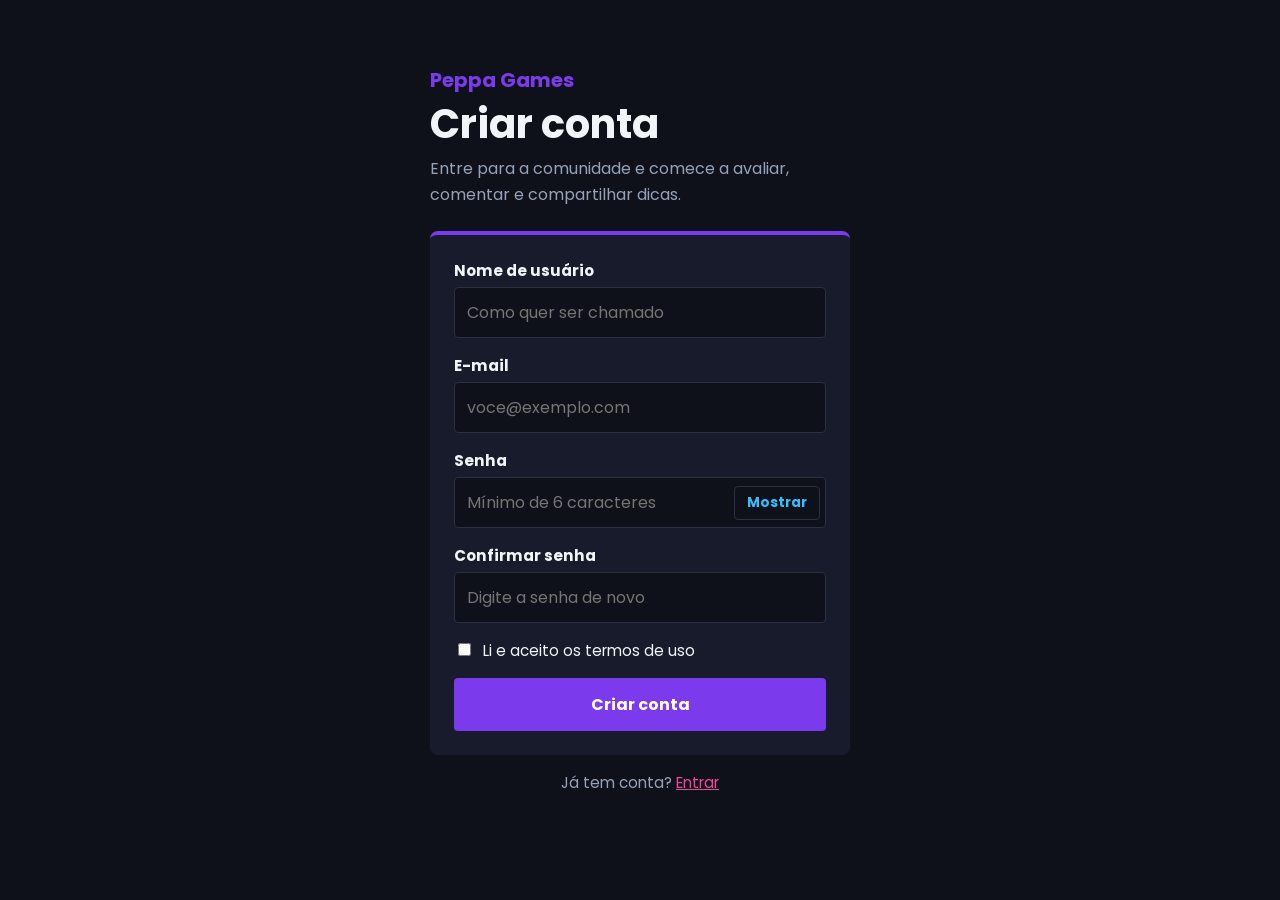
==== estrutura-modelo/frontend/cadastro.html @ e6755f33 "Cria a tela de cadastro e liga ao login" ====
<!DOCTYPE html>
<html lang="pt-BR">
  <head>
    <meta charset="UTF-8">
    <meta name="viewport" content="width=device-width, initial-scale=1.0">
    <meta name="description" content="Crie sua conta na comunidade Peppa Games">
    <title>Criar conta — Peppa Games</title>
    <link rel="stylesheet" href="css/estilo.css">
    <link rel="stylesheet" href="css/login.css">
    <script src="js/cadastro.js" defer></script>
  </head>

  <body>
    <main class="pagina-login">
      <section class="cartao-login" aria-labelledby="titulo-cadastro">
        <p class="marca">Peppa Games</p>
        <h1 id="titulo-cadastro">Criar conta</h1>
        <p class="subtitulo">Entre para a comunidade e comece a avaliar, comentar e compartilhar dicas.</p>

        <form id="form-cadastro" method="post">
          <div>
            <label for="usuario">Nome de usuário</label>
            <input type="text" id="usuario" name="usuario" placeholder="Como quer ser chamado" minlength="3" maxlength="30" autocomplete="username" required>
          </div>

          <div>
            <label for="email">E-mail</label>
            <input type="email" id="email" name="email" placeholder="voce@exemplo.com" autocomplete="email" required>
          </div>

          <div>
            <label for="senha">Senha</label>
            <div class="campo-senha">
              <input type="password" id="senha" name="senha" placeholder="Mínimo de 6 caracteres" minlength="6" autocomplete="new-password" required>
              <button type="button" id="mostrar-senha" class="mostrar-senha" aria-pressed="false">Mostrar</button>
            </div>
          </div>

          <div>
            <label for="confirmar-senha">Confirmar senha</label>
            <input type="password" id="confirmar-senha" name="confirmar_senha" placeholder="Digite a senha de novo" minlength="6" autocomplete="new-password" required>
          </div>

          <div class="opcoes-login">
            <span>
              <input type="checkbox" id="termos" name="termos" required>
              <label for="termos">Li e aceito os termos de uso</label>
            </span>
          </div>

          <button type="submit">Criar conta</button>

          <p id="aviso-cadastro" class="aviso" role="status" aria-live="polite"></p>
        </form>

        <p class="rodape-login">Já tem conta? <a href="login.html">Entrar</a></p>
      </section>
    </main>
  </body>
</html>
---- estrutura-modelo/frontend/css/estilo.css ----
/* ==========================================================================
   ARA0062 — folha de estilos do projeto
   Gabarito da entrega 3 (ciclo 4): a página da aula 03 com aparência.

   Este arquivo só usa o que foi visto na aula 04:
     seletor de tipo · classe · id · agrupamento · descendente e filho ·
     seletor de atributo · pseudo-classes · cascata e herança.

   Caixa (box model), tipografia com web font e layout em flex/grid entram
   nas aulas 05 e 06. O que está aqui já resolve a entrega — e é honesto
   dizer que ainda não é o jeito definitivo de fazer o menu.

   Ordem do arquivo, de fora para dentro: página, cabeçalho, menu, conteúdo,
   tabela, formulário, rodapé. Manter uma ordem previsível é metade da
   manutenção.
   ========================================================================== */
   @import url('https://fonts.googleapis.com/css2?family=Poppins:wght@400;500;600;700&display=swap');

   :root {
   --fundo: #0F111A;
   --fundo-secundario: #171B2B;
   --cor-principal: #7C3AED;
   --destaque: #EC4899;
   --destaque-secundario: #38BDF8;
   --texto: #F1F5F9;
   --texto-secundario: #94A3B8;
   --bordas: #293044;
   --sobre-principal: #FFFFFF;   /* texto sobre fundos de cor forte */
}
   *,
   ::before,
   ::after {
   box-sizing: border-box;
}

/* ==========================================================================
   1. A PÁGINA
   Tudo o que está em body é herdado por quem está dentro: a fonte e a cor do
   texto são escritas UMA vez, aqui.
   ========================================================================== */
body {
  font-family: 'Poppins', Arial, sans-serif;
  color: var(--texto);
  background-color: var(--fundo);

  max-width: 860px;
  margin: 0 auto;        /* 0 em cima/embaixo, automático nas laterais */
  padding: 0 20px 40px;
}

p {
  font-size: 1rem;
  line-height: 1.6;
}


/* ==========================================================================
   2. CABEÇALHO
   ========================================================================== */

header {
  background-color: var(--fundo);
  color: var(--texto);
  padding: 36px 28px;
  border-bottom: 2px solid var(--bordas);
}

header h1 {
  margin: 0 0 6px;
  font-size: 2.5rem;
  line-height: 1.2;
  font-weight: 700;
  color: var(--cor-principal);
}

header p {
  margin: 0;
  color: var(--texto-secundario);
}

/* ==========================================================================
   3. O MENU
   ========================================================================== */

nav {
  background-color: var(--fundo-secundario);
  padding: 14px 28px;
}

nav ul {
  list-style: none;
  display: flex;
  gap: 24px;
  margin: 0;
  padding: 0;
}

nav a {
  color: var(--texto);
  text-decoration: none;
  font-weight: 600;
  font-size: 1.1rem;
}

nav a:hover {
  color: var(--destaque);
}


/* inline-block põe os itens lado a lado. É o jeito clássico, e funciona.
   O jeito de hoje é display: flex no <ul> — aula 05. */
nav li {
  display: inline-block;
}

nav a {
  display: inline-block;
  padding: 14px 16px;
  color: var(--texto);
  text-decoration: none;     /* tira o sublinhado do link */
  font-weight: bold;
  font-size: 0.95rem;
}

nav a:hover {
  background-color: var(--cor-principal);
  color: var(--sobre-principal);
}


/* ==========================================================================
   4. CONTEÚDO
   ========================================================================== */
main {
  background-color: var(--fundo);
  padding: 8px 32px 32px;
}

/* Agrupamento: os dois títulos compartilham a cor. */
h2, h3 {
  color: var(--destaque);
}

h2 {
  font-size: 2rem;
  line-height: 1.3;
  font-weight: 600;
  border-bottom: 2px solid var(--bordas);
  padding-bottom: 8px;
  margin-top: 36px;
}

h3 {
  font-size: 1.5rem;
  line-height: 1.4;
  font-weight: 600;
}

a {
  color: var(--destaque);
}

a:hover {
  color: var(--destaque-secundario);
}

img {
  max-width: 100%;       /* a imagem nunca estoura a coluna */
  height: auto;
  border-radius: 6px;
}

/* As listas de conteúdo continuam sendo listas — só ficam mais arejadas. */
main ul li,
main ol li {
  margin-bottom: 6px;
}

strong {
  color: var(--destaque);
}

/* ==========================================================================
   5. A TABELA
   border-collapse é a primeira linha de qualquer tabela: sem ele, cada
   célula desenha a própria borda e ficam duas linhas entre vizinhas.
   ========================================================================== */
table {
  border-collapse: collapse;
  width: 100%;
  margin: 16px 0 8px;
}

caption {
  text-align: left;
  font-weight: bold;
  color: var(--destaque-secundario);
  padding-bottom: 10px;
}

th, td {
  border: 1px solid var(--bordas);
  padding: 10px 14px;
  text-align: left;
}

/* Descendente: o th de dentro do thead é cabeçalho de coluna. */
thead th {
  background-color: var(--cor-principal);
  color: var(--sobre-principal);
}

/* E o th de dentro do tbody é cabeçalho de linha — outro papel, outro peso. */
tbody th {
  background-color: var(--fundo-secundario);
  color: var(--destaque);
}

/* Zebra pela posição da linha. Nenhuma classe foi escrita no HTML. */
tbody tr:nth-child(even) {
  background-color: var(--fundo-secundario);
}

tbody tr:hover {
  background-color: var(--destaque-secundario);
}


/* ==========================================================================
   6. O FORMULÁRIO DE CONTATO
   ========================================================================== */

form {
  background-color: var(--fundo-secundario);
  padding: 24px;
  border-radius: 8px;
  border-top: 4px solid var(--cor-principal);
}

fieldset {
  border: 1px solid var(--bordas);
  border-radius: 6px;
  background-color: var(--fundo);
  padding: 18px 20px 6px;
  margin-bottom: 18px;
}

legend {
  color: var(--cor-principal);
  font-weight: bold;
  padding: 0 8px;
}

/* Cada campo está embrulhado num <div>: é ele que separa um do outro. */
form div {
  margin-bottom: 16px;
}

label {
  display: block;
  font-weight: bold;
  font-size: 0.95rem;
  margin-bottom: 5px;
  color: var(--texto);
}

/* Seletor de atributo: escolhe o input pelo type.
   Sem isso, uma regra "input { width: 100% }" esticaria também o checkbox. */
input[type="text"],
input[type="email"],
select,
textarea {
  width: 100%;
  padding: 10px 12px;
  border: 1px solid var(--bordas);
  border-radius: 4px;
  /* Campo de formulário não herda a fonte do body — tem de pedir. */
  font-family: inherit;
  font-size: 1rem;
  background-color: var(--fundo-secundario);
  color: var(--texto);
}

textarea {
  resize: vertical;
  min-height: 120px;
}

input[type="checkbox"] {
  width: auto;
  margin-right: 8px;
}

input[type="checkbox"] + label {
  display: inline;
  font-weight: normal;
}

/* :focus é acessibilidade, não enfeite: é como quem navega por Tab sabe onde
   está. Nunca apague o contorno sem pôr outra marca no lugar. */
input:focus,
select:focus,
textarea:focus {
  outline: 3px solid var(--destaque-secundario);
  outline-offset: 1px;
  border-color: var(--cor-principal);
}

button {
  font-family: inherit;
  font-size: 1rem;
  font-weight: bold;
  padding: 12px 28px;
  border: none;
  border-radius: 4px;
  cursor: pointer;
}

button[type="submit"] {
  background-color: var(--cor-principal);
  color: var(--sobre-principal);
}

button[type="submit"]:hover {
  background-color: var(--destaque);
}

/* O botão secundário não compete com o principal. */
button[type="reset"] {
  background-color: var(--fundo-secundario);
  color: var(--texto-secundario);
  border: 1px solid var(--bordas);
  margin-left: 8px;
}


/* ==========================================================================
   7. BARRA LATERAL E RODAPÉ
   ========================================================================== */

aside {
  background-color: var(--fundo-secundario);
  border-left: 4px solid var(--destaque);
  padding: 20px 28px;
  margin-top: 4px;
}

aside h2 {
  margin-top: 8px;
  font-size: 1.2rem;
  border-bottom: none;
}

footer {
  background-color: var(--fundo-secundario);
  color: var(--texto-secundario);
  padding: 20px 28px;
  font-size: 0.9rem;
}

footer p {
  margin: 0;
}


/* ==========================================================================
   8. UMA CLASSE, PARA MOSTRAR QUE ELA EXISTE
   Classe é o crachá: use-a quando o que você quer estilizar não é "todo
   elemento X", e sim "estes aqui". Ponha class="destaque" em qualquer
   parágrafo do index.html para ver.
   ========================================================================== */
.destaque {
  background-color: var(--fundo-secundario);
  border-left: 4px solid var(--destaque);
  padding: 12px 16px;
}
/* cor da tabela do catálogo */
.tabela-catalogo thead th {
  background-color: var(--cor-principal);
  color: var(--sobre-principal);
}

.tabela-catalogo tbody th {
  background-color: var(--destaque);
  color: var(--sobre-principal);
}

.tabela-catalogo tbody tr:nth-child(even) {
  background-color: var(--fundo-secundario);
  color: var(--texto);
}

.tabela-catalogo tbody tr:hover {
  background-color: var(--destaque-secundario);
  color: var(--sobre-principal);
}


/* ==========================================================================
   9. O JAVASCRIPT MUDA A CLASSE, O CSS MUDA A CARA
   Estas regras só existem para o script.js ligar e desligar classes.
   Todas as cores vêm do :root, então o segundo tema (tema2.css) vale aqui também.
   ========================================================================== */

.oculto {
  display: none;
}

/* saudação do cabeçalho (passo 3 da aula 06) */
.saudacao {
  margin-top: 10px;
  font-weight: 600;
  color: var(--destaque-secundario);
}

/* botão que troca o tema (passo 4 da aula 06) */
.botao-tema {
  margin-top: 14px;
  padding: 8px 18px;
  background-color: var(--fundo-secundario);
  color: var(--texto);
  border: 1px solid var(--bordas);
}

.botao-tema:hover {
  border-color: var(--destaque);
}

/* contador de caracteres e aviso de resultado (aulas 06 e 07) */
.contador {
  margin: 6px 0 0;
  font-size: 0.9rem;
  color: var(--texto-secundario);
}

.contador.alerta {
  color: var(--destaque);
  font-weight: 600;
}

.aviso {
  margin: 18px 0 0;
  padding: 12px 16px;
  border-left: 4px solid var(--destaque-secundario);
  border-radius: 4px;
  background-color: var(--fundo);
  color: var(--texto);
}

.aviso.erro {
  border-left-color: var(--destaque);
}

.aviso:empty {
  display: none;
}


/* ==========================================================================
   10. O CATÁLOGO COM CAPAS, BUSCA E FILTRO
   ========================================================================== */

.busca-jogos {
  display: grid;
  grid-template-columns: 2fr 1fr;
  gap: 16px;
  background-color: var(--fundo-secundario);
  border-top: 4px solid var(--cor-principal);
  border-radius: 8px;
  padding: 16px 20px;
}

.lista-jogos {
  display: grid;
  gap: 18px;
  margin-top: 18px;
}

.jogo {
  display: grid;
  grid-template-columns: 150px 1fr;
  gap: 20px;
  align-items: start;
  background-color: var(--fundo-secundario);
  border: 1px solid var(--bordas);
  border-radius: 8px;
  padding: 14px;
}

.jogo img {
  width: 150px;
  aspect-ratio: 3 / 4;
  object-fit: cover;
  border: 1px solid var(--bordas);
}

.jogo h3 {
  margin-top: 4px;
}

.jogo p {
  margin: 0 0 8px;
  color: var(--texto-secundario);
}

/* celular: a capa fica em cima do texto */
@media (max-width: 600px) {
  .busca-jogos,
  .jogo {
    grid-template-columns: 1fr;
  }

  .jogo img {
    width: 100%;
    max-width: 220px;
  }
}
---- estrutura-modelo/frontend/css/login.css ----
.pagina-login {
  min-height: calc(100vh - 40px);
  display: flex;
  align-items: center;
  justify-content: center;
  padding: 32px 0;
}

.cartao-login {
  width: 100%;
  max-width: 420px;
}

.marca {
  margin: 0 0 4px;
  font-size: 1.25rem;
  font-weight: 700;
  color: var(--cor-principal);
}

.cartao-login h1 {
  margin: 0 0 8px;
  font-size: 2.5rem;
  line-height: 1.2;
  font-weight: 700;
  color: var(--texto);
}

.subtitulo {
  margin: 0 0 24px;
  color: var(--texto-secundario);
}

.cartao-login input[type="email"],
.cartao-login input[type="password"],
.cartao-login input[type="text"] {
  width: 100%;
  padding: 12px;
  border: 1px solid var(--bordas);
  border-radius: 4px;
  font-family: inherit;
  font-size: 1rem;
  background-color: var(--fundo);
  color: var(--texto);
}

.campo-senha {
  position: relative;
  margin-bottom: 0;
}

.campo-senha input {
  padding-right: 96px;
}

.mostrar-senha {
  position: absolute;
  top: 50%;
  right: 6px;
  transform: translateY(-50%);
  padding: 6px 12px;
  font-size: 0.85rem;
  background-color: transparent;
  color: var(--destaque-secundario);
  border: 1px solid var(--bordas);
}

.mostrar-senha:hover {
  border-color: var(--destaque-secundario);
}

.opcoes-login {
  display: flex;
  justify-content: space-between;
  align-items: center;
  flex-wrap: wrap;
  gap: 8px;
  font-size: 0.9rem;
}

.opcoes-login input[type="checkbox"] {
  accent-color: var(--cor-principal);
}

.opcoes-login a {
  color: var(--destaque-secundario);
  text-decoration: none;
}

.opcoes-login a:hover {
  text-decoration: underline;
}

.cartao-login button[type="submit"] {
  width: 100%;
  padding: 14px;
}

.cartao-login a:focus-visible,
.cartao-login button:focus-visible {
  outline: 3px solid var(--destaque-secundario);
  outline-offset: 2px;
}

.rodape-login {
  margin: 16px 0 0;
  text-align: center;
  font-size: 0.95rem;
  color: var(--texto-secundario);
}

.rodape-login + .rodape-login {
  margin-top: 8px;
}

@media (max-width: 480px) {
  .cartao-login h1 {
    font-size: 2rem;
  }

  .cartao-login form {
    padding: 20px;
  }
}
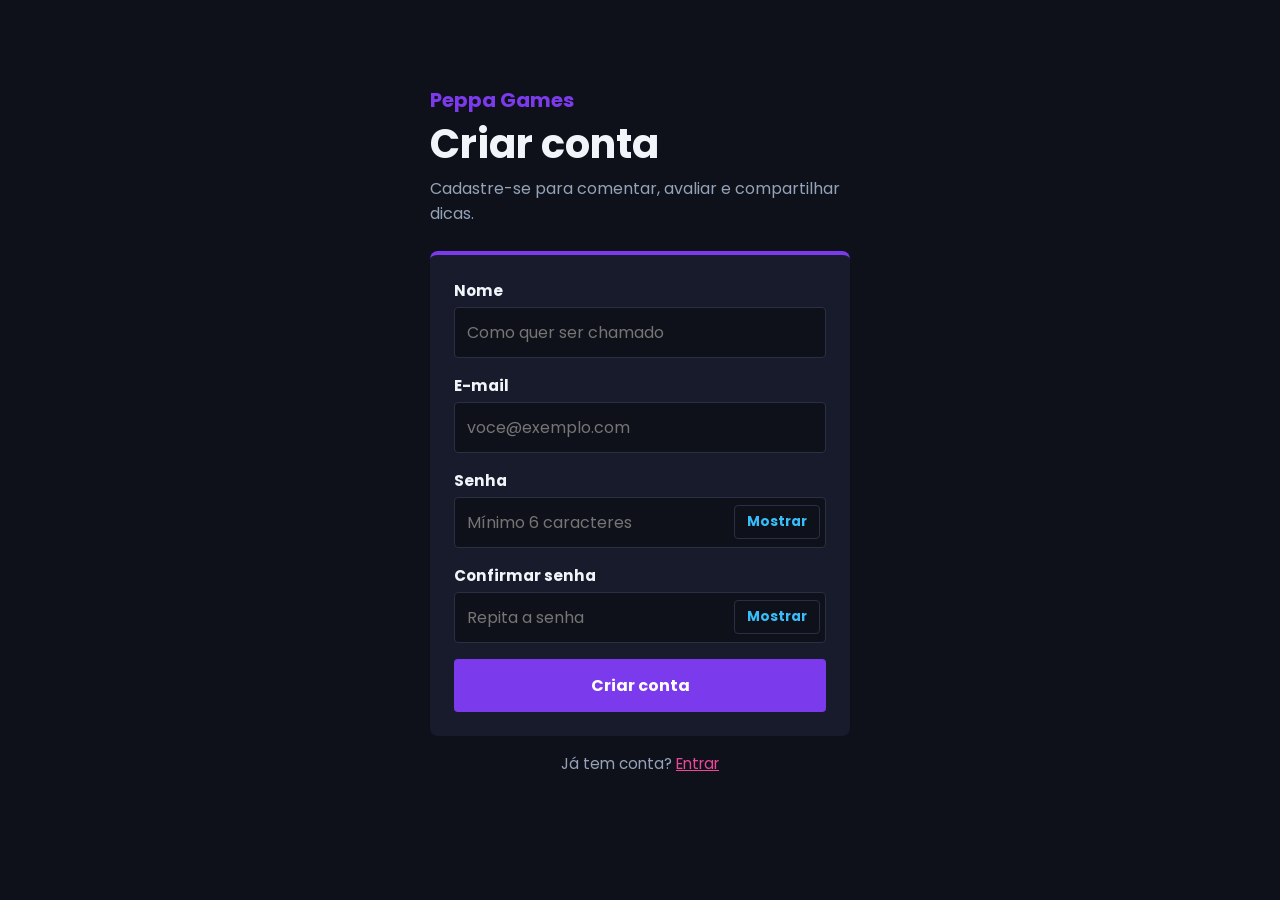
==== commit 8403b55e: "implementa sistema de login e integração com banco de dados" ====
--- a/estrutura-modelo/frontend/cadastro.html
+++ b/estrutura-modelo/frontend/cadastro.html
@@ -3,53 +3,45 @@
   <head>
     <meta charset="UTF-8">
     <meta name="viewport" content="width=device-width, initial-scale=1.0">
-    <meta name="description" content="Crie sua conta na comunidade Peppa Games">
     <title>Criar conta — Peppa Games</title>
     <link rel="stylesheet" href="css/estilo.css">
     <link rel="stylesheet" href="css/login.css">
+    <script src="js/auth-comum.js" defer></script>
     <script src="js/cadastro.js" defer></script>
   </head>
 
   <body>
     <main class="pagina-login">
-      <section class="cartao-login" aria-labelledby="titulo-cadastro">
+      <section class="cartao-login" aria-labelledby="titulo-login">
         <p class="marca">Peppa Games</p>
-        <h1 id="titulo-cadastro">Criar conta</h1>
-        <p class="subtitulo">Entre para a comunidade e comece a avaliar, comentar e compartilhar dicas.</p>
+        <h1 id="titulo-login">Criar conta</h1>
+        <p class="subtitulo">Cadastre-se para comentar, avaliar e compartilhar dicas.</p>
 
         <form id="form-cadastro" method="post">
           <div>
-            <label for="usuario">Nome de usuário</label>
-            <input type="text" id="usuario" name="usuario" placeholder="Como quer ser chamado" minlength="3" maxlength="30" autocomplete="username" required>
+            <label for="nome">Nome</label>
+            <input type="text" id="nome" name="nome" placeholder="Como quer ser chamado" minlength="2" maxlength="40" autocomplete="nickname" required>
           </div>
-
           <div>
             <label for="email">E-mail</label>
             <input type="email" id="email" name="email" placeholder="voce@exemplo.com" autocomplete="email" required>
           </div>
-
           <div>
             <label for="senha">Senha</label>
             <div class="campo-senha">
-              <input type="password" id="senha" name="senha" placeholder="Mínimo de 6 caracteres" minlength="6" autocomplete="new-password" required>
-              <button type="button" id="mostrar-senha" class="mostrar-senha" aria-pressed="false">Mostrar</button>
+              <input type="password" id="senha" name="senha" placeholder="Mínimo 6 caracteres" minlength="6" autocomplete="new-password" required>
+              <button type="button" class="mostrar-senha" aria-pressed="false">Mostrar</button>
+            </div>
+          </div>
+          <div>
+            <label for="confirmar">Confirmar senha</label>
+            <div class="campo-senha">
+              <input type="password" id="confirmar" placeholder="Repita a senha" minlength="6" autocomplete="new-password" required>
+              <button type="button" class="mostrar-senha" aria-pressed="false">Mostrar</button>
             </div>
           </div>
 
-          <div>
-            <label for="confirmar-senha">Confirmar senha</label>
-            <input type="password" id="confirmar-senha" name="confirmar_senha" placeholder="Digite a senha de novo" minlength="6" autocomplete="new-password" required>
-          </div>
-
-          <div class="opcoes-login">
-            <span>
-              <input type="checkbox" id="termos" name="termos" required>
-              <label for="termos">Li e aceito os termos de uso</label>
-            </span>
-          </div>
-
           <button type="submit">Criar conta</button>
-
           <p id="aviso-cadastro" class="aviso" role="status" aria-live="polite"></p>
         </form>
 
@@ -57,4 +49,4 @@
       </section>
     </main>
   </body>
-</html>+</html>
